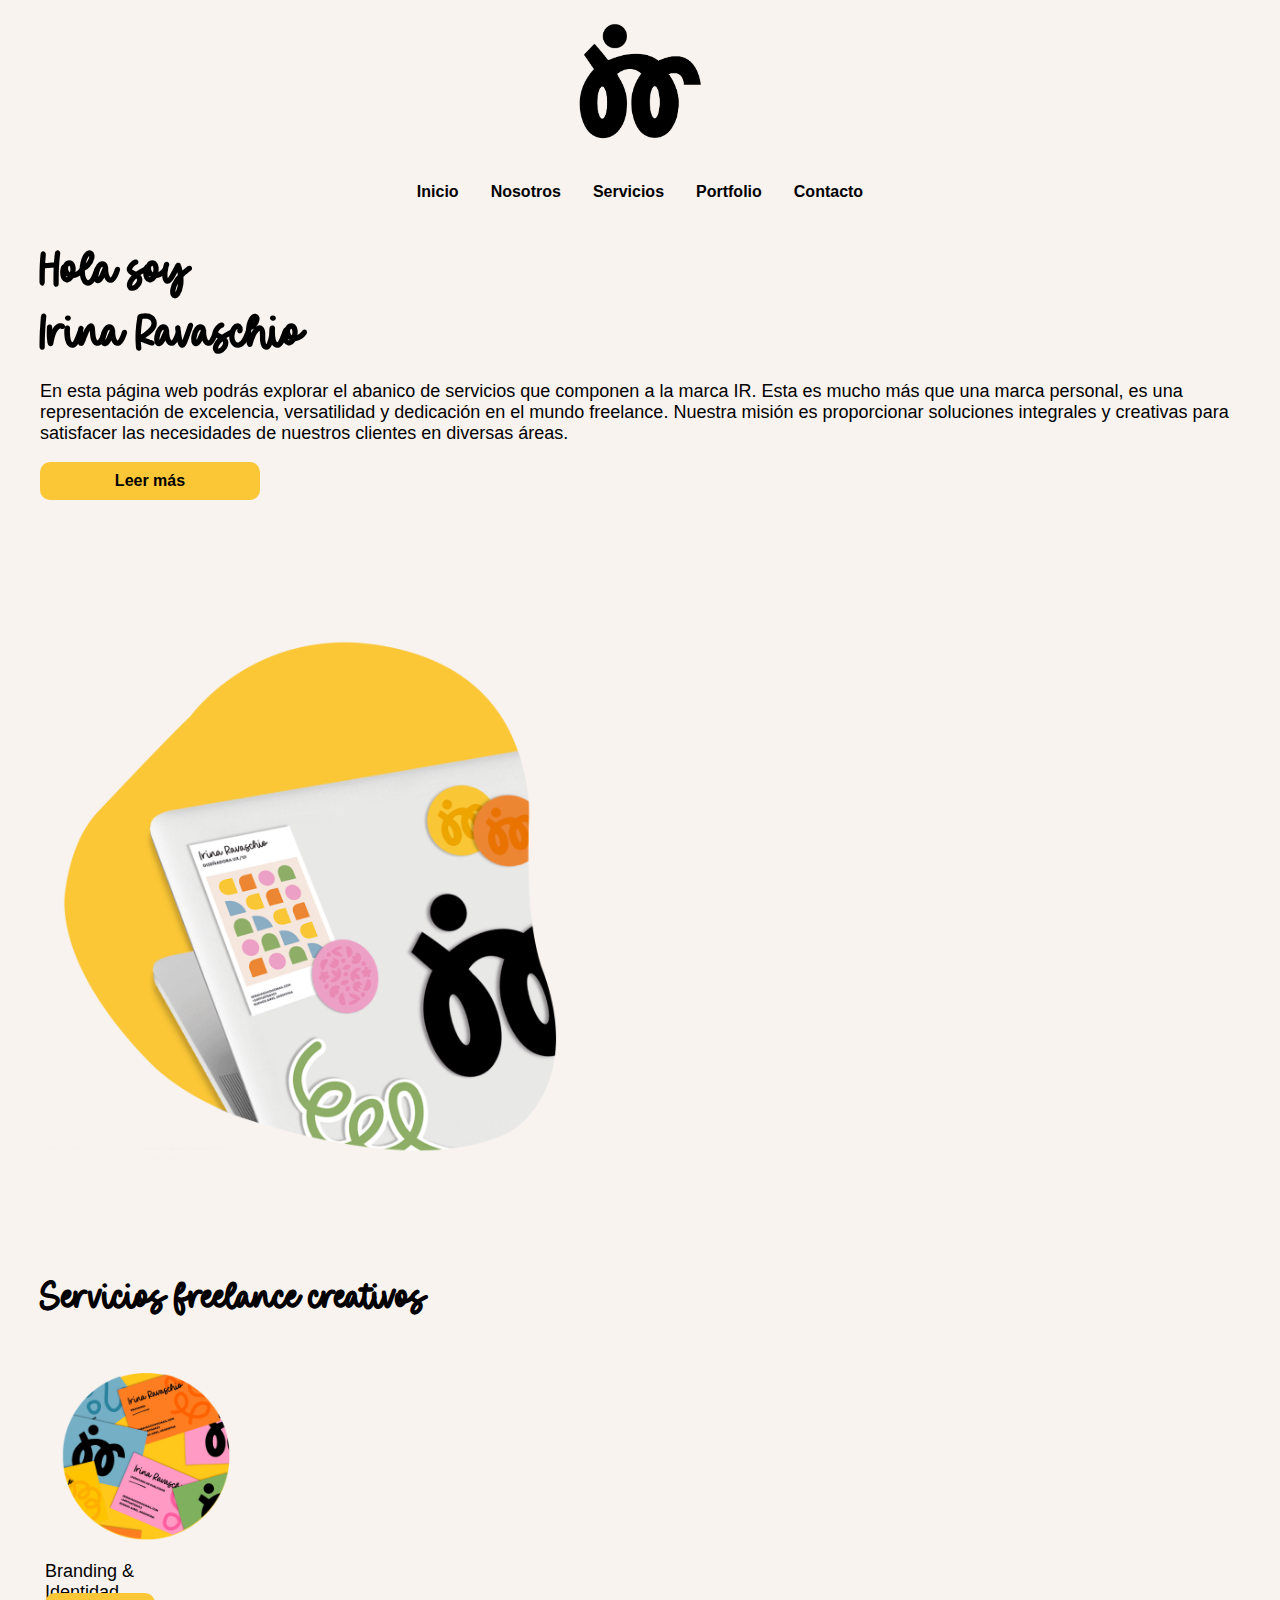
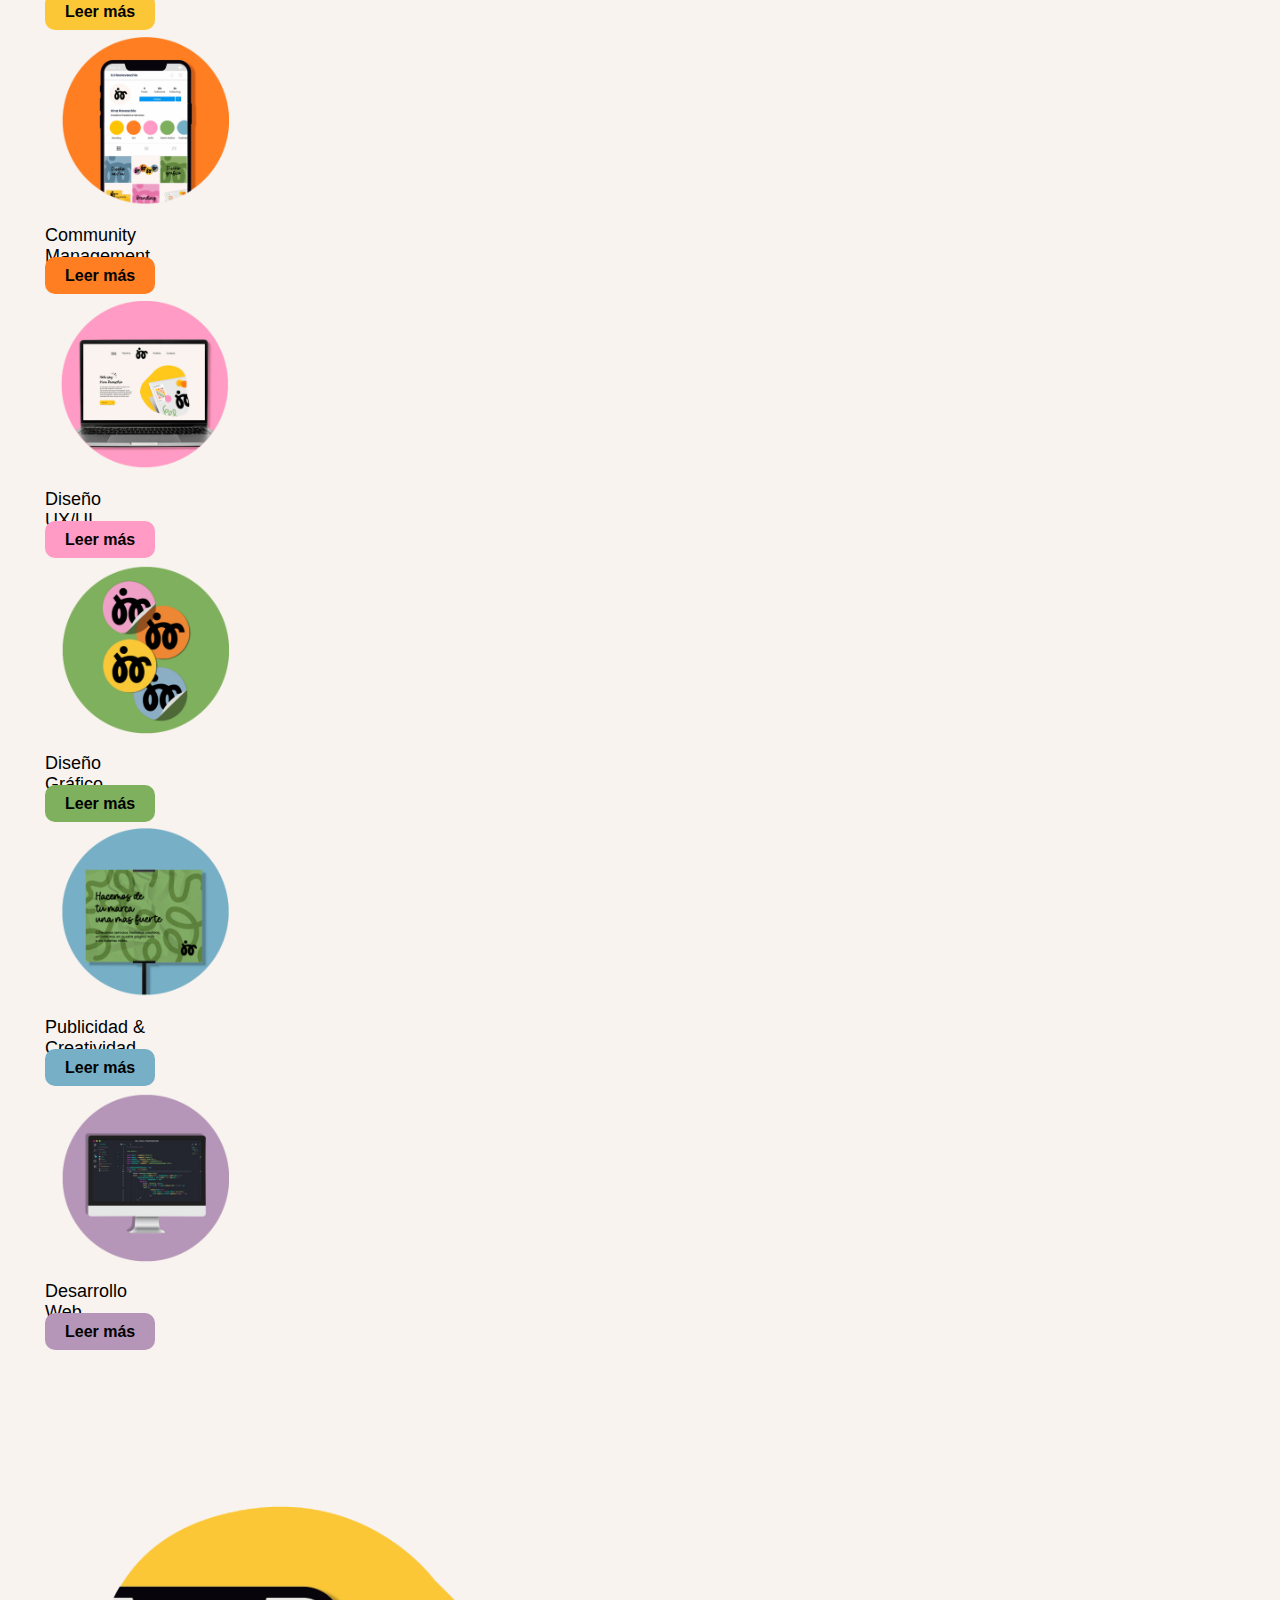
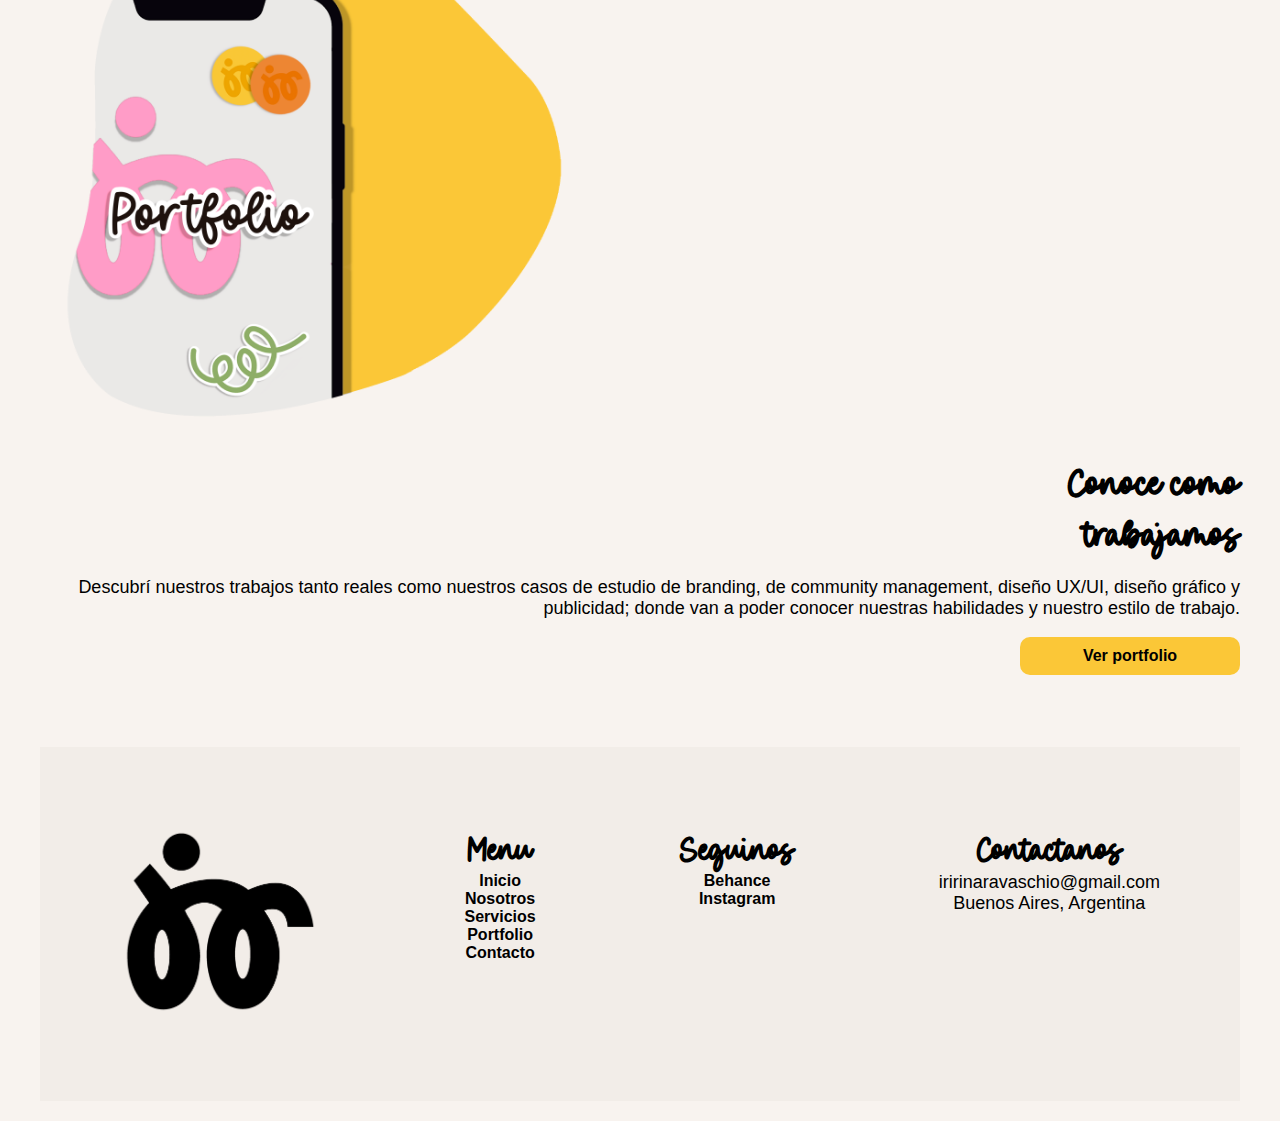
==== index.html @ 0c719c0c "Irina Ravaschio Website" ====
<!DOCTYPE html>
<html lang="es">
<head>
    <meta charset="UTF-8">
    <meta name="viewport" content="width=device-width, initial-scale=1.0">
    <title>Irina Ravaschio Servicios Freelance</title>

    <!--CSS Bootstrap-->
    <link href="https://cdn.jsdelivr.net/npm/bootstrap@5.3.2/dist/css/bootstrap.min.css" rel="stylesheet" integrity="sha384-T3c6CoIi6uLrA9TneNEoa7RxnatzjcDSCmG1MXxSR1GAsXEV/Dwwykc2MPK8M2HN" crossorigin="anonymous">
    
    <!--CSS Mi Hoja de Estilo-->
    <link rel="stylesheet" href="CSS/style.css">

</head>
<body class="container">
    <header>
        <a href="">
            <img class="Logo" src="img/Logo Irina Ravaschio Image Nav Bar & Footer copia.png" alt="Logo IR">
        </a>
        <br><br>
        <nav>
            <ul class="nav-links">
                <li><a href="index.html">Inicio</a></li>
                <li><a href="html/nosotros.html">Nosotros</a></li>
                <li><a href="html/servicios.html">Servicios</a></li>
                <li><a href="html/portfolio.html">Portfolio</a></li>
                <li><a href="html/contacto.html">Contacto</a></li>
            </ul>
        </nav>
    </header>
    
    <br>

    <main>

        
        <div class="row">
            <div class="col-xl-6 col-md-6 col-sm-12 text-left text-center-custom">
                <br><h1>Hola soy <br>Irina Ravaschio</h1> <br>
                <p> En esta página web podrás explorar el abanico de servicios que componen a la marca IR. Esta es mucho más que una marca personal, es una representación de excelencia, versatilidad y dedicación en el mundo freelance. Nuestra misión es proporcionar soluciones integrales y creativas para satisfacer las necesidades de nuestros clientes en diversas áreas. </p>
                <br><li class="btn"><a href="html/nosotros.html">Leer más</a></li>
            </div>
            
            <br><br><br><br><br><br><br>

            <div class="col-xl-6 col-md-6 col-sm-12 text-right">
                 <img class="img-card1" src="img/Inicio Image.png" alt="Imagen de una laptop con stikers de la marca IR">
            </div>
        </div>

        <br><br><br><br><br>
    
        <div class="text-center">
            <h2>Servicios freelance creativos</h2>
        </div>

        <br><br>
            <div class="servicioss">

                <div class="row">

                    <div class="col-xl-2 col-md-4 col-sm-6 text-center"> 
                        <img class="Serviciosi" src="img/Branding Image.png" alt="Imagen de tarjetas de la marca IR">
                        <p>Branding &<br>Identidad</p>
                        <li class=" margin-auto"><a class="btnb" href="html/servicios.html">Leer más</a></li>
                    </div>
       
                    <div class="col-xl-2 col-md-4 col-sm-6 text-center"> 
                        <img class="Serviciosi" src="img/Community Management Image.png" alt="Imagen de mockup de instagram de la marca IR">
                        <p>Community <br>Management</p>
                        <li class="margin-auto"><a class="btnc" href="html/servicios.html">Leer más</a></li>
                    </div>
        
                    <div class="col-xl-2 col-md-4 col-sm-6 text-center">
                        <img class="Serviciosi" src="img/Diseño UXUI Image.png" alt="Imagen de mockup de página web de la marca IR">
                        <p>Diseño <br>UX/UI</p>
                        <li class="margin-auto"><a class="btnd" href="html/servicios.html">Leer más</a></li>
                    </div>
        
                    <div class="col-xl-2 col-md-4 col-sm-6 text-center"> 
                         <img class="Serviciosi" src="img/Diseño Gráfico Image.png" alt="Imagen de stikers de la marca IR">
                        <p>Diseño <br>Gráfico</p>
                        <li class=" margin-auto"><a class="btndg" href="html/servicios.html">Leer más</a></li>
                    </div>

                    <div class="col-xl-2 col-md-4 col-sm-6 text-center">
                        <img class="Serviciosi" src="img/Publicidad Image.png" alt="Imagen de publicidad gráfica hecha por la marca IR">
                        <p>Publicidad & <br>Creatividad</p>
                        <li class=" margin-auto"><a class="btnp" href="html/servicios.html">Leer más</a></li>
                    </div>

                    <div class="col-xl-2 col-md-4 col-sm-6 text-center">
                        <img class="Serviciosi" src="img/Desarrollo Web Image copia.png" alt="Imagen de publicidad gráfica hecha por la marca IR">
                        <p>Desarrollo<br>Web</p>
                        <li class=" margin-auto"><a class="btnw" href="html/servicios.html">Leer más</a></li>
                    </div>

                </div>
            </div>
        <br><br><br><br><br><br><br><br>

        <div class="row">

            <div class="col-xl-7 col-md-7 col-sm-12 text-left">
                <img class="Portfolio" src="img/Portfolio Inicio Imagen.png" alt="Imagen de celular con stickers de la marca IR"> 
            </div>
            
            <div class="col-xl-5 col-md-5 col-sm-12text-right text-center-custom">
                <br>
                <div class="portfolio-derecha text-center-custom">
                    <h2>Conoce como <br>trabajamos</h2>
                    <br><p>Descubrí nuestros trabajos tanto reales como nuestros casos de estudio de branding, de community management, diseño UX/UI, diseño gráfico y publicidad; donde van a poder conocer nuestras habilidades y nuestro estilo de trabajo.</p>
                    <br><li class="btn2"><a href="html/portfolio.html">Ver portfolio</a></li>
                </div>
            </div>
        
        </div>

    </main>

    <br><br><br><br>

    <footer>

        <div class="footer-link">

                <div class="footer-logo">
                    <img class="Logof" src="img/Logo Irina Ravaschio Image Nav Bar & Footer copia.png" alt="Logo IR">
                </div>
                <br>
                <div>
                    <div class="menu-footer">
                        <h3>Menu</h3>
                        <li><a href="index.html">Inicio</a></li>
                        <li><a href="html/nosotros.html">Nosotros</a></li>
                        <li><a href="html/servicios.html">Servicios</a></li>
                        <li><a href="html/portfolio.html">Portfolio</a></li>
                        <li><a href="html/contacto.html">Contacto</a></li>
                    </div>
                </div>
                <br>
                <div>
                    <div class="seguinos-footer">
                        <h3>Seguinos</h3>
                        <a href="https://www.behance.net/irinaravaschio" target="_blank">Behance</a> <br>
                        <a href="">Instagram</a>
                    </div>
                </div>
                <br>   
                <div>
                    <div class="contactanos-footer">
                        <h3>Contactanos</h3>
                        <p>iririnaravaschio@gmail.com <br> Buenos Aires, Argentina</p>
                    </div>
                </div>

            

        </div>

    </footer>
    
    <!--JavaScript Bootstrap-->
    <script src="https://cdn.jsdelivr.net/npm/bootstrap@5.3.2/dist/js/bootstrap.bundle.min.js" integrity="sha384-C6RzsynM9kWDrMNeT87bh95OGNyZPhcTNXj1NW7RuBCsyN/o0jlpcV8Qyq46cDfL" crossorigin="anonymous"></script>
</body>


</html>
---- CSS/style.css ----
*{
    margin: 0;
    padding: 0;
}



@font-face{
    font-family:'Futura-Book';
    font-style:normal;
    font-weight:400;
    src:local('Futura-Book'),
    url(../Fonts/Futura/Book.ttf) format('woff')
}

@font-face{
    font-family:'Golfmind';
    font-style:normal;
    font-weight:400;src:local('Golfmind'),
    url(../Fonts/Golfmind.ttf) format('woff')
}




/*Fuentes para títulos y párrafos*/ 

h1{font-family: 'Golfmind', sans-serif;}

h2{font-family: 'Golfmind', sans-serif;}

h3{font-family: 'Golfmind', sans-serif;}

nav{font-family: 'Futura-Book', sans-serif;}

footer {font-family: 'Futura-Book', sans-serif}

p{font-family: 'Futura-Book', sans-serif;}

li {font-family: 'Futura-Book', sans-serif;}

h1 h2 h3 nav footer p li{ color: black;}


/* Tamaño para las fuentes*/

h1{font-size: 50px;}

h2{font-size: 40px;}

p{font-size: 18px;}

h3{font-size: 35px;}

nav{font-size: 20px;}

footer{font-size: 16px;}

li {font-size: 16px;}


/*Estilo para enlaces*/

a{
    text-decoration: none;
    color: black;
    font-weight: bold;
}

li{text-decoration: none;
color: black;
}


/*Estilo para las listas*/

li{list-style-type: none;}


/*Estilo para el fondo*/

body{
    background-color: rgb(248, 243, 239);
    margin: 0 20px;
    padding: 20px 20px;
}


/* Header*/

header{
    display: flex;
    flex-direction: column;
    align-items:center;
}

.Logo{width: 130px;}

nav ul li{
    list-style: none;
}

nav ul{
margin: 0;
padding: 0;
}
.nav-links{
    display: flex;
    gap: 2rem;
}

.Logof{width: 200px;}


/*Footer*/

.footer-link{
    background-color: rgb(242, 237, 232);
    margin: 0;
    padding: 80px;
    display: flex;
    justify-content: space-between;
}

.menu-footer{text-align: center;}
.seguinos-footer{text-align: center;}
.contactanos-footer{text-align: center;}


/*Inicio Hola*/

.img-card1{
    width: 100%;
    max-width: 550px;
    text-align: right;
}
.decoración-derecha{width: 80px;}

.btn{
    background-color: rgb(251, 199, 55);
    text-align: center;
    border-radius: 10px;
    padding: 10px;
    width: 200px;
}
.btn:hover{
    background-color: rgb(255, 187, 0);
}


/*Servicios Inicio*/

.Serviciosi{width: 200px;}

.servicioss{padding: 0px 5px;}

.btnb{
    background-color: rgb(251, 199, 55);
    padding: 10px 20px;
    border-radius: 10px;
}
.btnb:hover{
    background-color: rgb(255, 187, 0);
}

.btnc {
    background-color: rgb(255, 126, 34);
    padding: 10px 20px;
    border-radius: 10px;
}
.btnc:hover{
    background-color: rgb(252, 107, 3);
}

.btnd{
    background-color: rgb(255, 155, 196);
    padding: 10px 20px;
    border-radius: 10px;
}
.btnd:hover{
    background-color: rgb(252, 124, 176);
}

.btndg{
    background-color: rgb(127, 176, 93);
    padding: 10px 20px;
    border-radius: 10px;
}
.btndg:hover{
    background-color: rgb(108, 163, 69);
}


.btnp{
    background-color: rgb(118, 175, 198);
    padding: 10px 20px;
    border-radius: 10px;
}
.btnp:hover:hover{
    background-color:  rgb(81, 167, 201);
}

.btnw{
    background-color: rgb(181, 149, 184);
    padding: 10px 20px;
    border-radius: 10px;
}
.btnw:hover:hover{
    background-color: rgb(162, 123, 166);
}

/*Inicio Portfolio*/

.Portfolio{ 
    width: 550px;
    text-align: left;
}

.portfolio-derecha{text-align: right;}

.text-right-2{
    text-align: right;
}

.btn2{
    background-color: rgb(251, 199, 55);
    text-align: center;
    border-radius: 10px;
    padding: 10px;
    max-width: 200px;
    margin-left: auto;
}
.btn2:hover:hover{
    background-color: rgb(255, 187, 0);
}


/*Nosotros*/

.img-us{width: 650px;}
.anatomia-img{ width: 850px;}
.img-habilidades{width: 450px;}
.img-3{width: 450px;}

.main.nosotros{ 
    margin: 40px;
    padding: 20px;
}


/*Servicios*/

.img-servicios{width: 350px;}

.card.servicios{
    margin: 40px;
    padding: 20px;
}


/*Portfolio*/

.img-portfolio{width: 450px;}



/*Contacto*/

.img-contact{max-width: 100px;}



/*Form*/

form{ 
    font-family: 'Futura-Book', sans-serif;
    font-size: 18px; font-weight: bold;
}

.nombre-apellido-form{
    display: flex;
    margin: 40px;
    padding: 20px;
    justify-content: space-between;
}

.input-form{
    width: 550px;
    font-size: 18px;
    border: none;
    border-bottom: 2px solid black;
    outline: none;
    background-color: rgb(248, 243, 239);
    position: relative;
}

.nombre-form{text-align: left;}

.email-telefono-form{
    display: flex;
    margin: 40px;
    padding: 20px;
    justify-content: space-between;
}

.asunto-form {
    margin: 40px;
    padding: 20px;
}

.largo{
    width: 1170px; 
    font-size: 18px;
    border: none;
    border-bottom: 2px solid black;
    outline: none;
    background-color: rgb(248, 243, 239);
    position: relative;
}

.mensaje-form{
    font-size: 18px;
    margin: 60px;
    border: none;
    border-bottom: 2px solid black;
    outline: none;
    background-color: rgb(248, 243, 239);
    position: relative;
}

textarea{
    border: none;
    border-bottom: 2px, solid black;
    background-color: rgb(248, 243, 239);
}

.submitt{
    margin: 40px;
    padding: 20px; 
    font-family: 'Futura-Book', sans-serif;
    font-size: 18px; font-weight: bold;
    display: flex;
    justify-content: right;
}

.btn-form{
    background-color: rgb(181, 149, 184);
    width: 100px;
    height: 50px;
    border-radius: 10px;
    border: none;
    font-size: 18px; font-weight: bold;
    text-align: center;
}

.btn-form:hover{
background-color: rgb(162, 123, 166);
}





/*Responsive Design*/

@media (max-width:1023px) {

    .footer-link {
        flex-direction: column;
    }
    
    .img-card1, .Portfolio{width: 100%;} 

    .img-card1{margin-top: 2rem;} 

    .Logo{
        max-width: 90px;
    }

    h1{font-size: 35px;}

    h2{font-size: 30px;}

    p{font-size: 15px;}

    h3{font-size: 20px;}

    h4{font-size: 18px;}

    nav{font-size: 18px;}

    li {font-size: 12px;}

    footer{font-size: 12px;}

    .footer-logo{
        display: flex;
        justify-content: space-around;
    }

    .Logof{width: 100px;}

    .img-us{width: 350px;}

    .anatomia-img,.img-habilidades, .img-3{ width: 100%;}
    .img-habilidades{ margin-top: 2rem;}
    .order-1-custom{
        order: 1;
    }

    .order-2-custom{
        order: 2;
    }

    .col-7 {
        width: 100%;
    }
    .img-servicios{width: 100%;}

    .img-portfolio{width: 250px;}

    .btnb, .btnc, .btnd, .btndg, .btnp, .btnw{
        max-width: 250px;
        margin: auto;
    }

    .img-contact{max-width: 60px;}

    .email-telefono-form, .nombre-apellido-form{
        flex-direction: column;
        gap: 2rem;
        margin-top: -2rem;
    }

    .largo, .input-form{
        width: 100%; 
    }

    nav ul li{
        margin-right: 1rem;
    }

    .btn, .btn2{ margin: auto;}
    .text-center-custom{text-align: center!important;}

    .nav-links{
        gap: .5rem;
    }
}
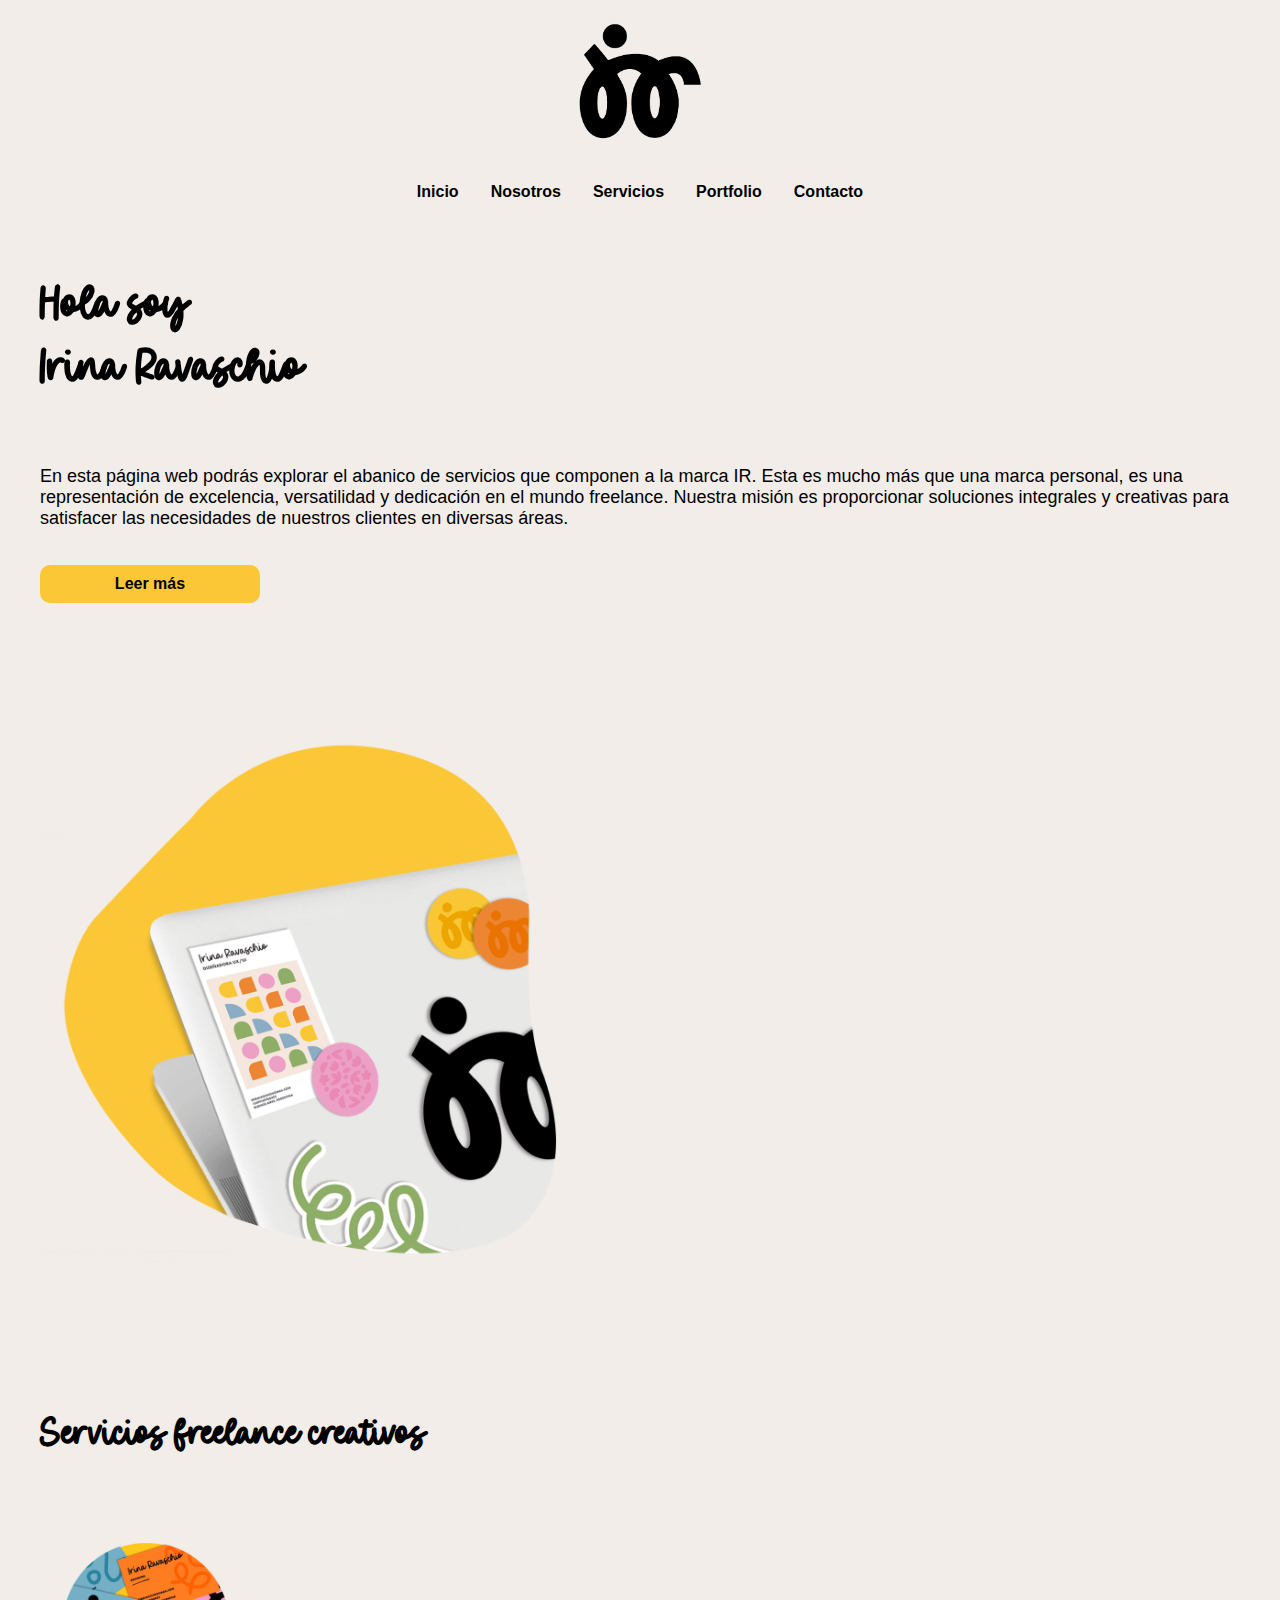
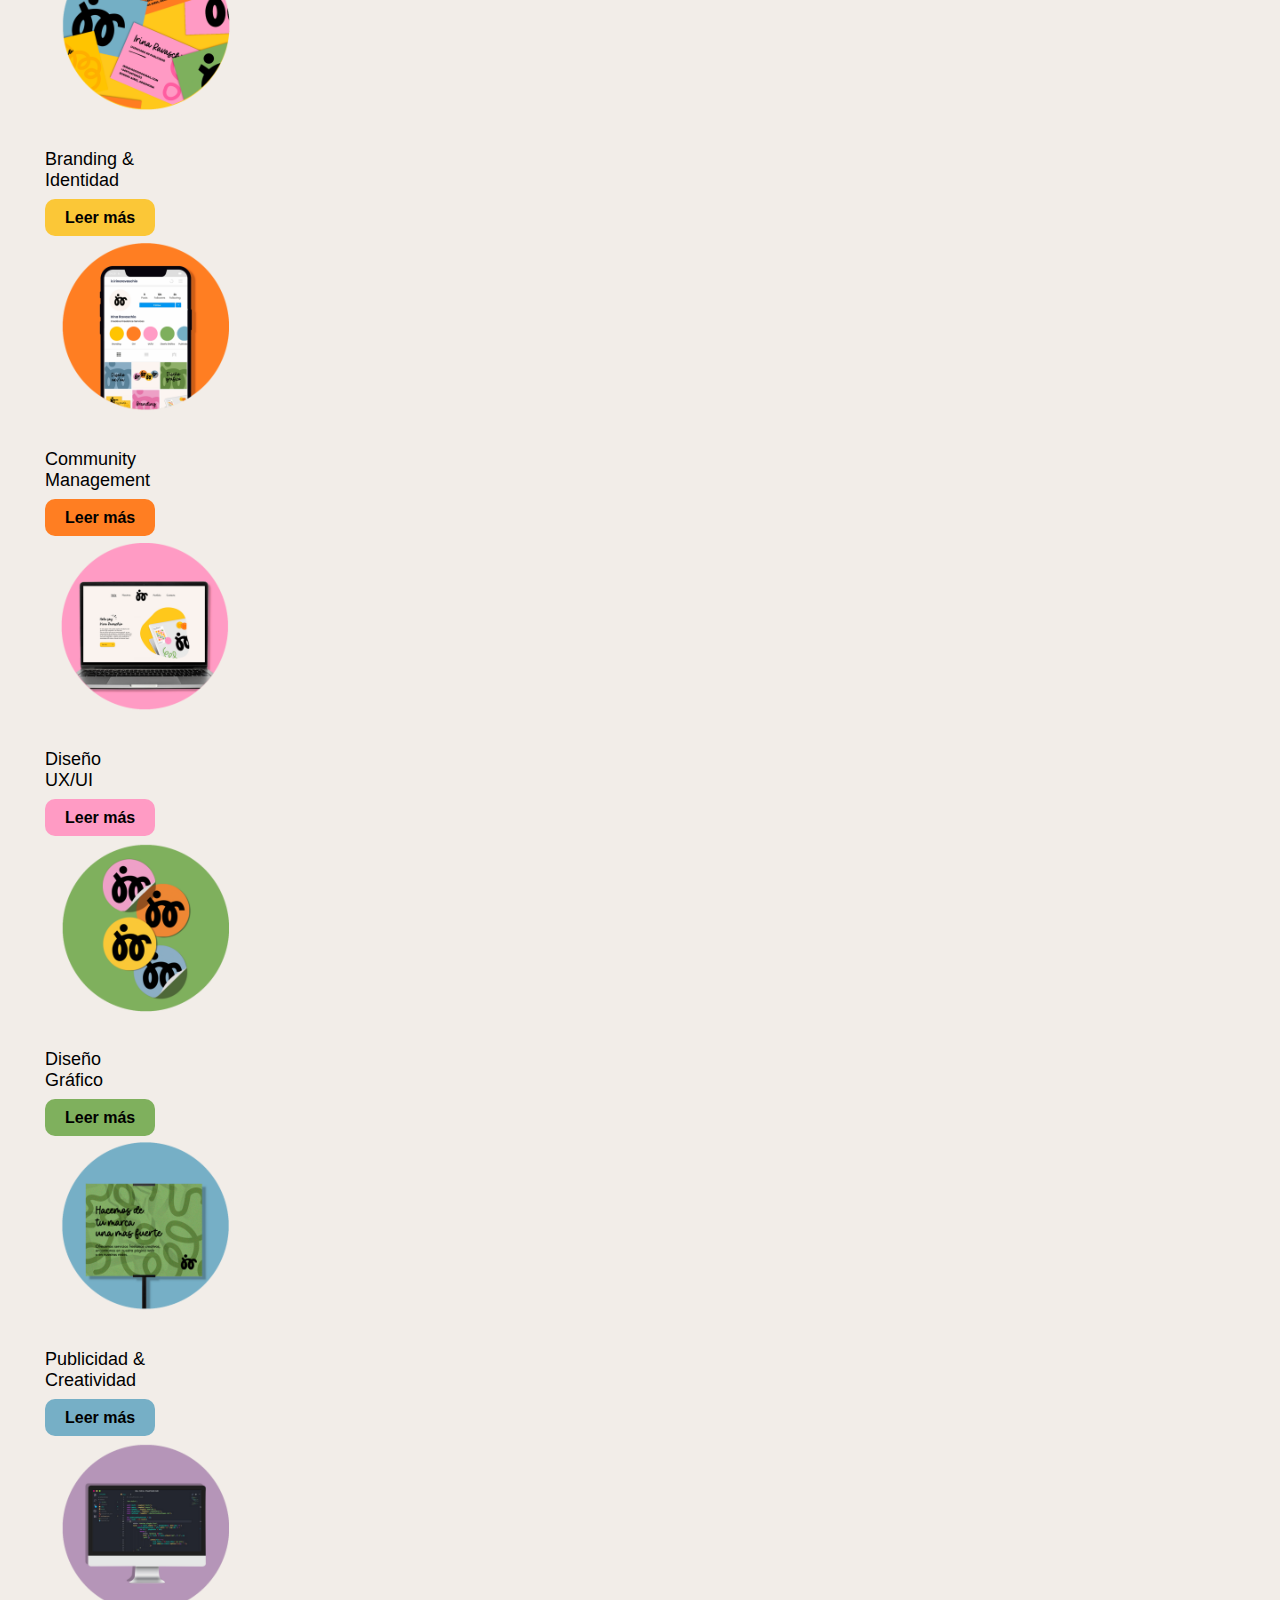
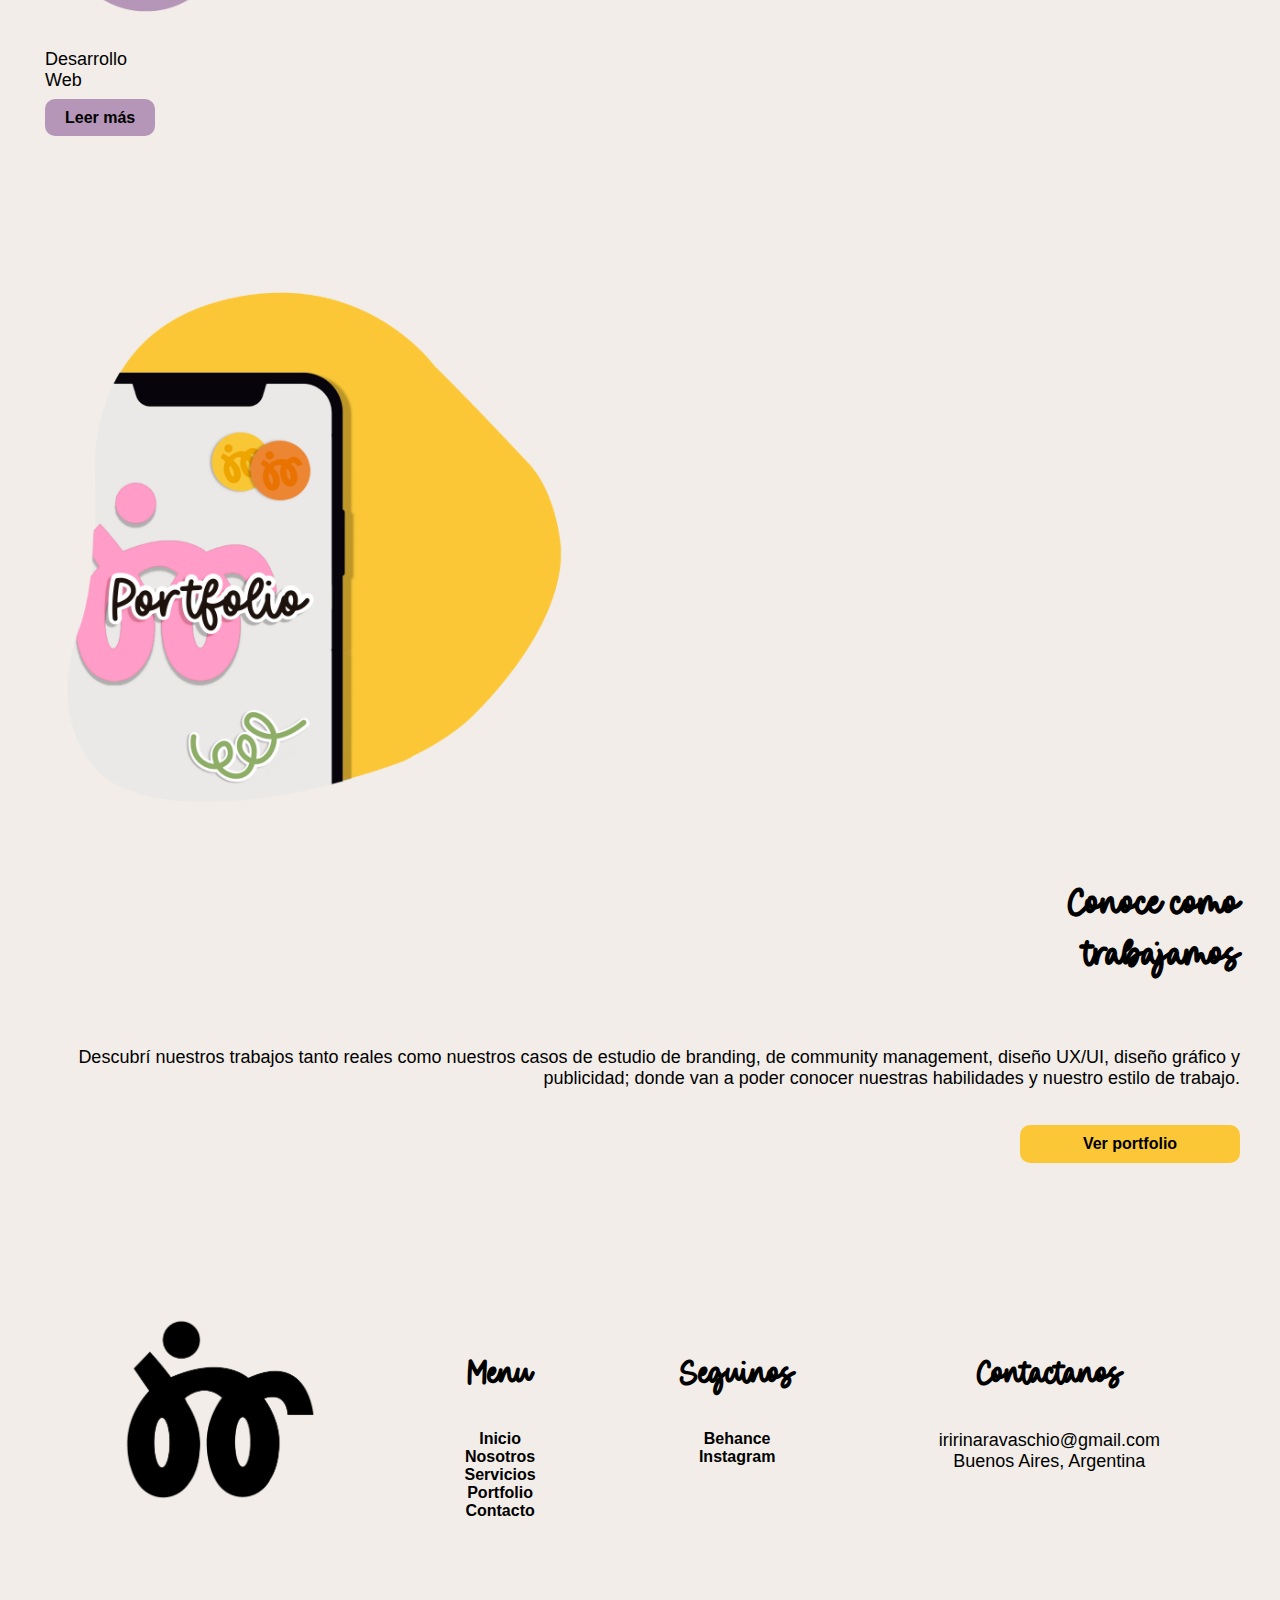
==== commit 06ab9f7d: "Se agregaron meta etiquetas" ====
--- a/index.html
+++ b/index.html
@@ -5,11 +5,13 @@
     <meta name="viewport" content="width=device-width, initial-scale=1.0">
     <title>Irina Ravaschio Servicios Freelance</title>
 
+    <meta name="description" content="Somos la elección perfecta para quienes buscan un enfoque integral y profesional en sus proyectos freelance. Ofrecemos soluciones creativas e integrales que satisfacen las necesidades de nuestros clientes en áreas clave como branding, community management, diseño UX/UI, diseño gráfico y publicidad. Descubrí cómo podemos potenciar tus proyectos con nuestro enfoque experto y personalizado.">
+
     <!--CSS Bootstrap-->
     <link href="https://cdn.jsdelivr.net/npm/bootstrap@5.3.2/dist/css/bootstrap.min.css" rel="stylesheet" integrity="sha384-T3c6CoIi6uLrA9TneNEoa7RxnatzjcDSCmG1MXxSR1GAsXEV/Dwwykc2MPK8M2HN" crossorigin="anonymous">
     
     <!--CSS Mi Hoja de Estilo-->
-    <link rel="stylesheet" href="CSS/style.css">
+    <link rel="stylesheet" href="CSS/estilo.css">
 
 </head>
 <body class="container">
--- a/CSS/estilo.css
+++ b/CSS/estilo.css
@@ -0,0 +1,465 @@
+@charset "UTF-8";
+/*Tipografía*/
+@font-face {
+  font-family: "Futura-Book";
+  font-style: normal;
+  font-weight: 400;
+  src: local("Futura-Book"), url(../Fonts/Futura/Book.ttf) format("woff");
+}
+@font-face {
+  font-family: "Golfmind";
+  font-style: normal;
+  font-weight: 400;
+  src: local("Golfmind"), url(../Fonts/Golfmind.ttf) format("woff");
+}
+/*Tamaños y fuentes*/
+h1,
+h2,
+h3 {
+  font-family: "Golfmind", sans-serif;
+}
+
+nav,
+footer,
+p,
+li {
+  font-family: "Futura-Book", sans-serif;
+}
+
+h1 {
+  font-size: 50px;
+}
+h1 h2 h3 nav footer p li {
+  color: black;
+}
+
+h2 {
+  font-size: 40px;
+}
+
+p {
+  font-size: 18px;
+}
+
+h3 {
+  font-size: 35px;
+}
+
+nav {
+  font-size: 20px;
+}
+
+footer,
+li {
+  font-size: 16px;
+}
+
+/*Estilo de enlaces y listas*/
+a {
+  text-decoration: none;
+  color: black;
+  font-weight: bold;
+}
+
+li {
+  text-decoration: none;
+  color: black;
+  list-style-type: none;
+}
+
+/*Estilo para el fondo*/
+body {
+  background-color: rgb(242, 237, 232);
+  margin: 0 20px;
+  padding: 20px 20px;
+}
+
+/* Header*/
+header {
+  display: flex;
+  flex-direction: column;
+  align-items: center;
+}
+
+.Logo {
+  width: 130px;
+}
+
+nav ul li {
+  list-style: none;
+}
+
+nav ul {
+  margin: 0;
+  padding: 0;
+}
+
+.nav-links {
+  display: flex;
+  gap: 2rem;
+}
+
+.Logof {
+  width: 200px;
+}
+
+/*Footer*/
+.footer-link {
+  background-color: rgb(242, 237, 232);
+  margin: 0;
+  padding: 80px;
+  display: flex;
+  justify-content: space-between;
+}
+
+.menu-footer,
+.seguinos-footer,
+.contactanos-footer {
+  text-align: center;
+}
+
+/*Mixin*/
+/*Mixin sin parámetros*/
+.btnb .btnc .btnd .btndg .btnp .btnw {
+  padding: 10px 20px;
+  border-radius: 10px;
+}
+
+/*Index*/
+.img-card1 {
+  width: 100%;
+  max-width: 550px;
+  text-align: right;
+}
+
+.decoración-derecha {
+  width: 80px;
+}
+
+.btn {
+  background-color: rgb(251, 199, 55);
+  text-align: center;
+  border-radius: 10px;
+  padding: 10px;
+  width: 200px;
+}
+.btn:hover {
+  background-color: rgb(255, 187, 0);
+}
+
+.Serviciosi {
+  width: 200px;
+}
+
+.servicioss {
+  padding: 0px 5px;
+}
+
+.btnb {
+  background-color: rgb(251, 199, 55);
+  padding: 10px 20px;
+  border-radius: 10px;
+}
+.btnb:hover {
+  background-color: rgb(255, 187, 0);
+}
+
+.btnc {
+  background-color: rgb(255, 126, 34);
+  padding: 10px 20px;
+  border-radius: 10px;
+}
+.btnc:hover {
+  background-color: rgb(252, 107, 3);
+}
+
+.btnd {
+  background-color: rgb(255, 155, 196);
+  padding: 10px 20px;
+  border-radius: 10px;
+}
+.btnd:hover {
+  background-color: rgb(252, 124, 176);
+}
+
+.btndg {
+  background-color: rgb(127, 176, 93);
+  padding: 10px 20px;
+  border-radius: 10px;
+}
+.btndg:hover {
+  background-color: rgb(108, 163, 69);
+}
+
+.btnp {
+  background-color: rgb(118, 175, 198);
+  padding: 10px 20px;
+  border-radius: 10px;
+}
+.btnp:hover {
+  background-color: rgb(81, 167, 201);
+}
+
+.btnw {
+  background-color: rgb(181, 149, 184);
+  padding: 10px 20px;
+  border-radius: 10px;
+}
+.btnw:hover {
+  background-color: rgb(162, 123, 166);
+}
+
+.Portfolio {
+  width: 550px;
+  text-align: left;
+}
+
+.portfolio-derecha,
+.text-right-2 {
+  text-align: right;
+}
+
+.btn2 {
+  background-color: rgb(251, 199, 55);
+  text-align: center;
+  border-radius: 10px;
+  padding: 10px;
+  max-width: 200px;
+  margin-left: auto;
+}
+.btn2:hover {
+  background-color: rgb(255, 187, 0);
+}
+
+/*Nosotros*/
+.img-us {
+  width: 650px;
+}
+
+.anatomia-img {
+  width: 850px;
+}
+
+.img-habilidades,
+.img-3 {
+  width: 450px;
+}
+
+.main.nosotros {
+  margin: 40px;
+  padding: 20px;
+}
+
+/*Servicios*/
+.img-servicios {
+  width: 350px;
+}
+
+.card.servicios {
+  margin: 40px;
+  padding: 20px;
+}
+
+/*Potfolio*/
+.img-portfolio {
+  width: 450px;
+}
+
+/*Contacto*/
+.img-contact {
+  max-width: 100px;
+}
+
+form {
+  font-family: "Futura-Book", sans-serif;
+  font-size: 18px;
+  font-weight: bold;
+}
+
+.nombre-apellido-form {
+  display: flex;
+  margin: 40px;
+  padding: 20px;
+  justify-content: space-between;
+}
+
+.input-form {
+  width: 550px;
+  font-size: 18px;
+  border: none;
+  border-bottom: 2px solid black;
+  outline: none;
+  background-color: rgb(248, 243, 239);
+  position: relative;
+}
+
+.nombre-form {
+  text-align: left;
+}
+
+.email-telefono-form {
+  display: flex;
+  margin: 40px;
+  padding: 20px;
+  justify-content: space-between;
+}
+
+.asunto-form {
+  margin: 40px;
+  padding: 20px;
+}
+
+.largo {
+  width: 1170px;
+  font-size: 18px;
+  border: none;
+  border-bottom: 2px solid black;
+  outline: none;
+  background-color: rgb(248, 243, 239);
+  position: relative;
+}
+
+.mensaje-form {
+  font-size: 18px;
+  margin: 60px;
+  border: none;
+  border-bottom: 2px solid black;
+  outline: none;
+  background-color: rgb(248, 243, 239);
+  position: relative;
+}
+
+textarea {
+  border: none;
+  border-bottom: 2px, solid black;
+  background-color: rgb(248, 243, 239);
+}
+
+.submitt {
+  margin: 40px;
+  padding: 20px;
+  font-family: "Futura-Book", sans-serif;
+  font-size: 18px;
+  font-weight: bold;
+  display: flex;
+  justify-content: right;
+}
+
+.btn-form {
+  background-color: rgb(181, 149, 184);
+  width: 100px;
+  height: 50px;
+  border-radius: 10px;
+  border: none;
+  font-size: 18px;
+  font-weight: bold;
+  text-align: center;
+}
+.btn-form:hover {
+  background-color: rgb(162, 123, 166);
+}
+
+/*Responsive Design*/
+@media (max-width: 1023px) {
+  .footer-link {
+    flex-direction: column;
+  }
+  .img-card1,
+  .Portfolio {
+    width: 100%;
+  }
+  .img-card1 {
+    margin-top: 2rem;
+  }
+  .Logo {
+    max-width: 90px;
+  }
+  h1 {
+    font-size: 35px;
+  }
+  h2 {
+    font-size: 30px;
+  }
+  p {
+    font-size: 15px;
+  }
+  h3 {
+    font-size: 20px;
+  }
+  h4,
+  nav {
+    font-size: 18px;
+  }
+  li,
+  footer {
+    font-size: 12px;
+  }
+  .footer-logo {
+    display: flex;
+    justify-content: space-around;
+  }
+  .Logof {
+    width: 100px;
+  }
+  .img-us {
+    width: 350px;
+  }
+  .anatomia-img,
+  .img-habilidades,
+  .img-3 {
+    width: 100%;
+  }
+  .img-habilidades {
+    margin-top: 2rem;
+  }
+  .order-1-custom {
+    order: 1;
+  }
+  .order-2-custom {
+    order: 2;
+  }
+  .col-7,
+  .img-servicios {
+    width: 100%;
+  }
+  .img-portfolio {
+    width: 250px;
+  }
+  .btnb,
+  .btnc,
+  .btnd,
+  .btndg,
+  .btnp,
+  .btnw {
+    max-width: 250px;
+    margin: auto;
+  }
+  .img-contact {
+    max-width: 60px;
+  }
+  .email-telefono-form,
+  .nombre-apellido-form {
+    flex-direction: column;
+    gap: 2rem;
+    margin-top: -2rem;
+  }
+  .largo,
+  .input-form {
+    width: 100%;
+  }
+  nav ul li {
+    margin-right: 1rem;
+  }
+  .btn,
+  .btn2 {
+    margin: auto;
+  }
+  .text-center-custom {
+    text-align: center !important;
+  }
+  .nav-links {
+    gap: 0.5rem;
+  }
+}
+
+/*# sourceMappingURL=estilo.css.map */
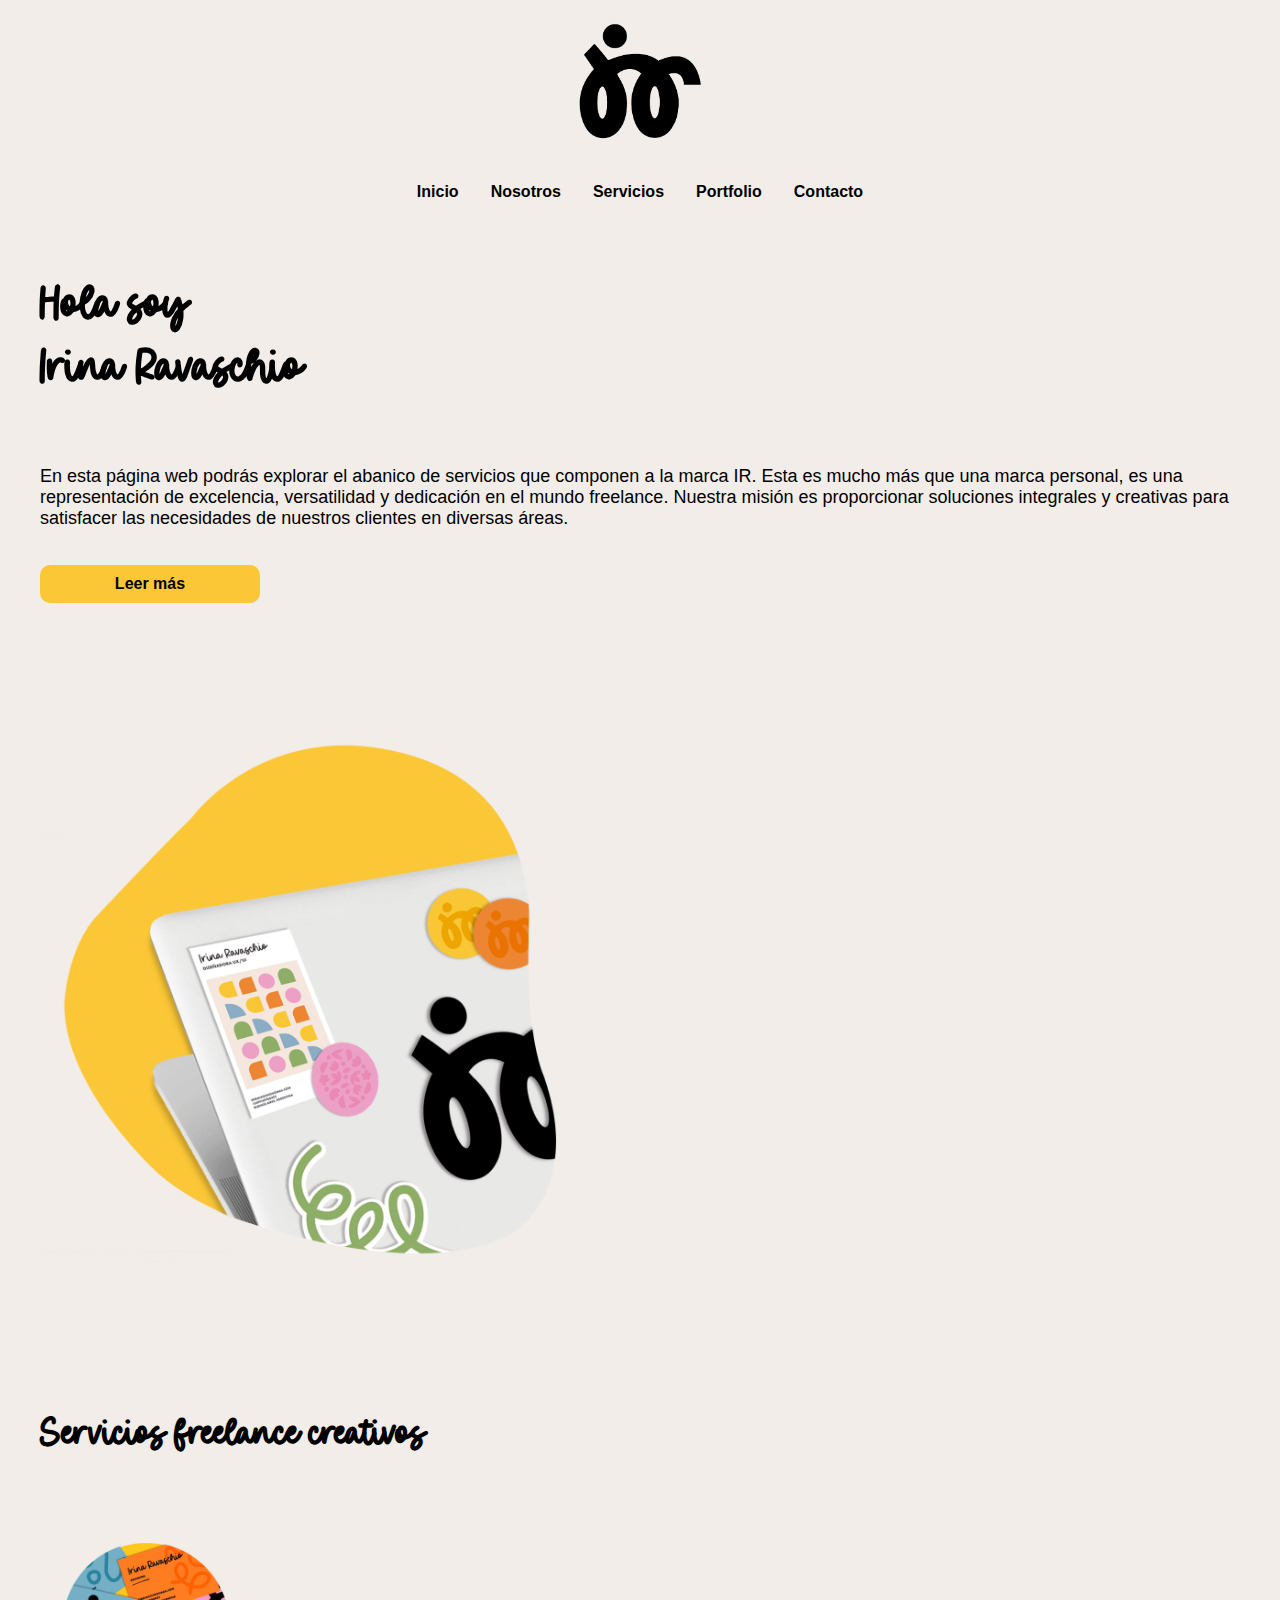
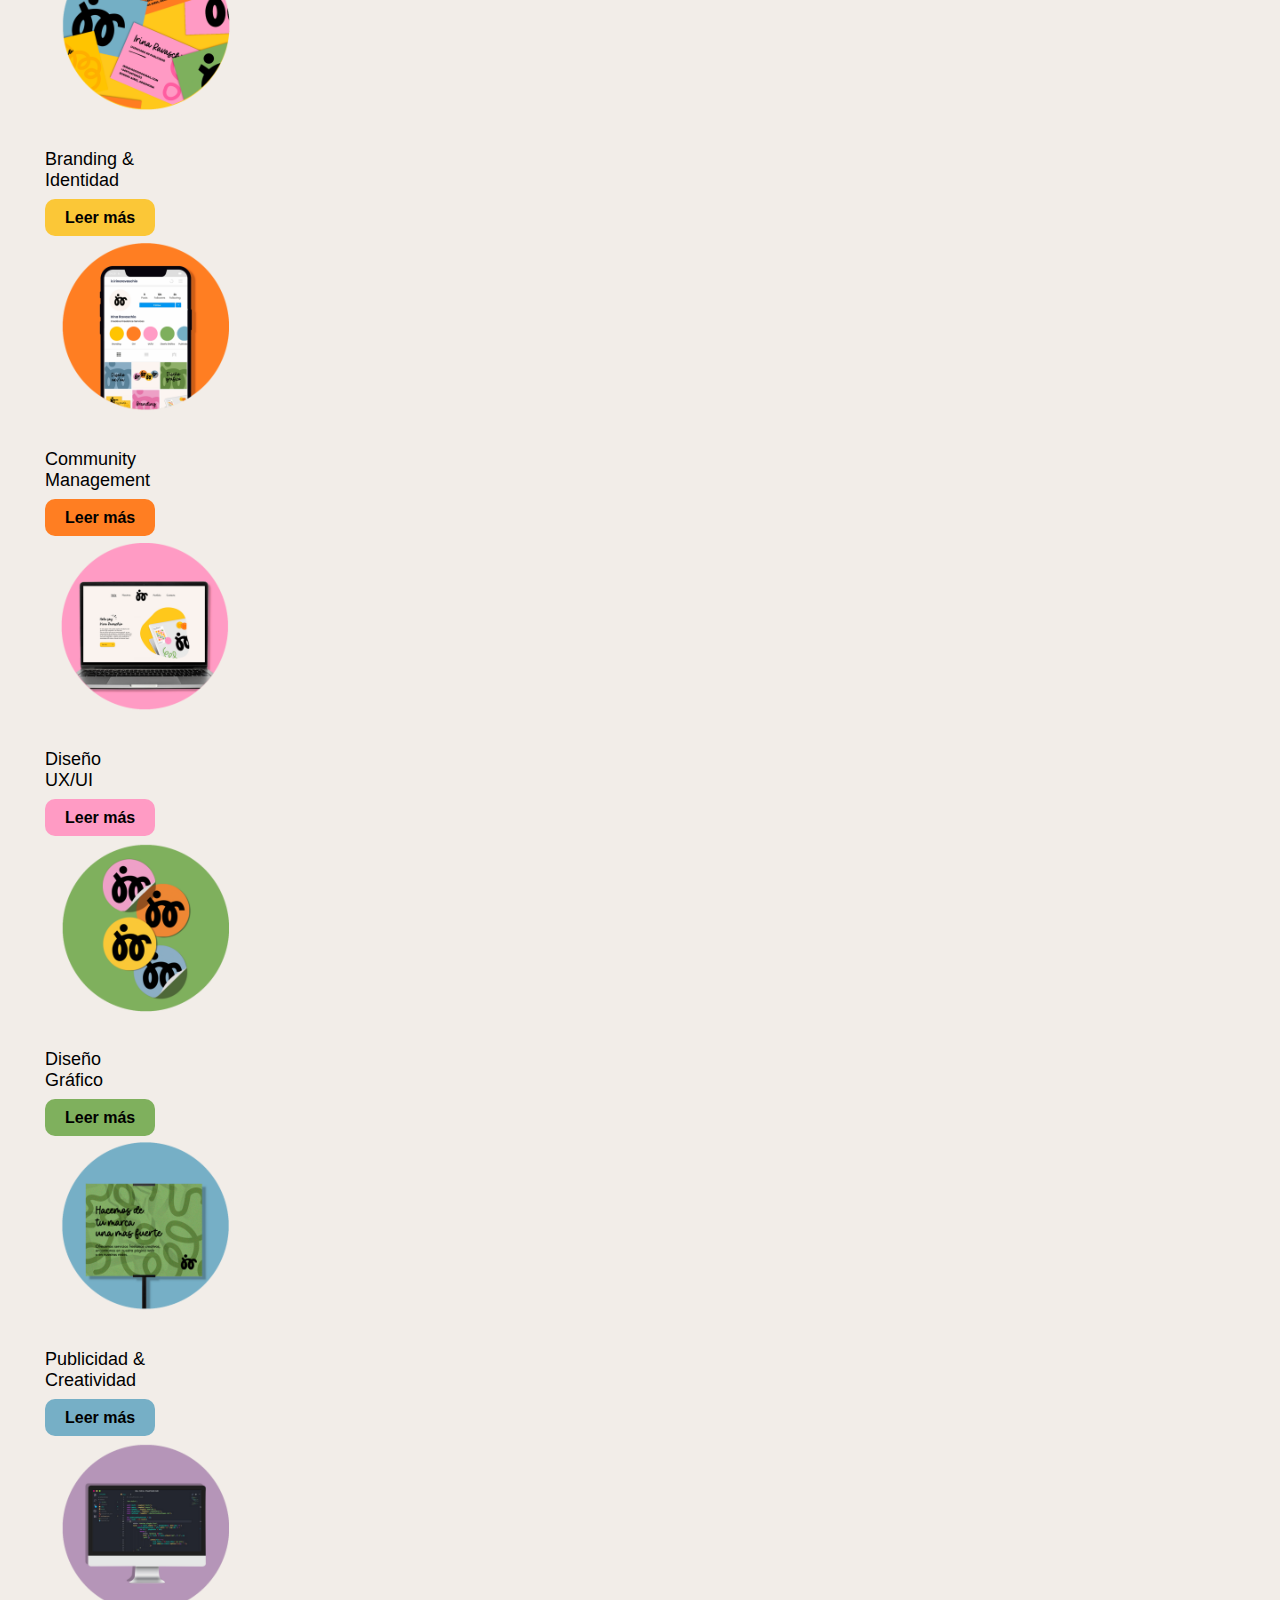
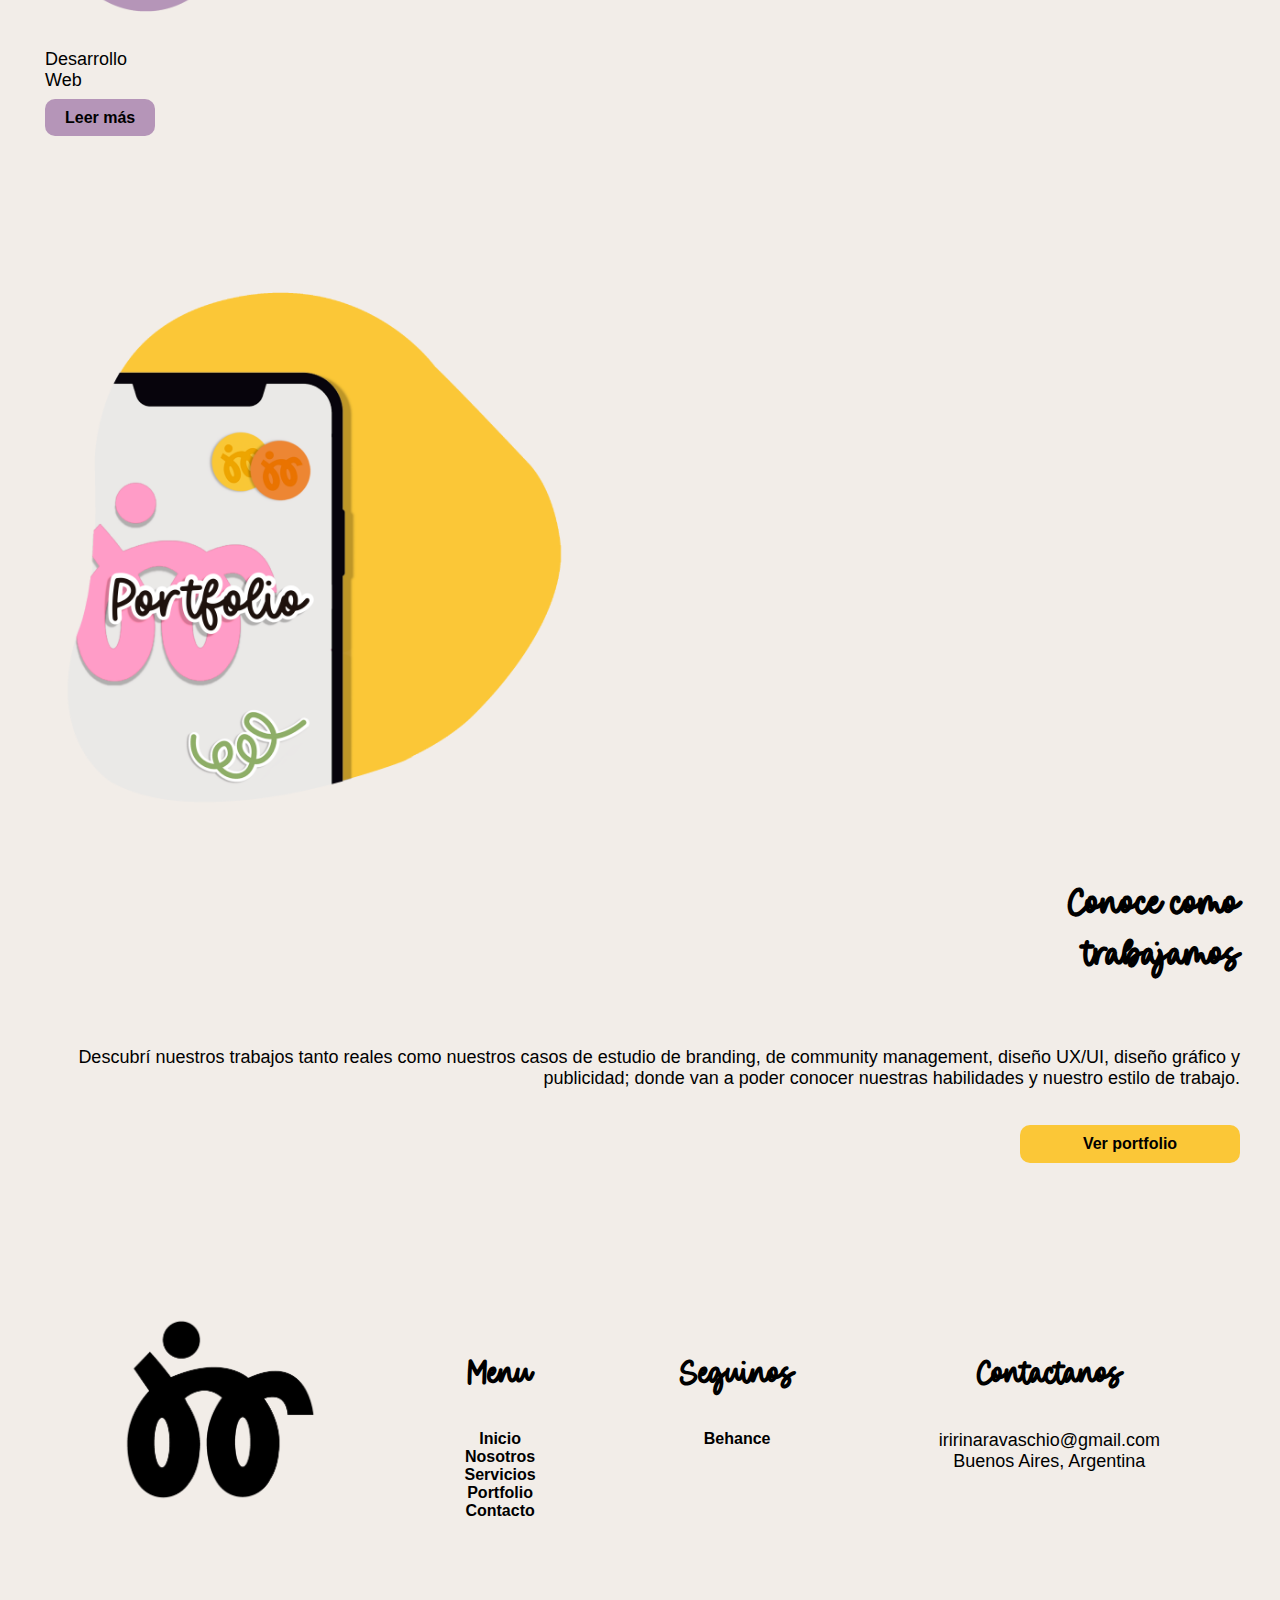
==== commit 16432aef: "Se editó el footer; se eliminó el link a instagram" ====
--- a/index.html
+++ b/index.html
@@ -145,7 +145,6 @@
                     <div class="seguinos-footer">
                         <h3>Seguinos</h3>
                         <a href="https://www.behance.net/irinaravaschio" target="_blank">Behance</a> <br>
-                        <a href="">Instagram</a>
                     </div>
                 </div>
                 <br>   
